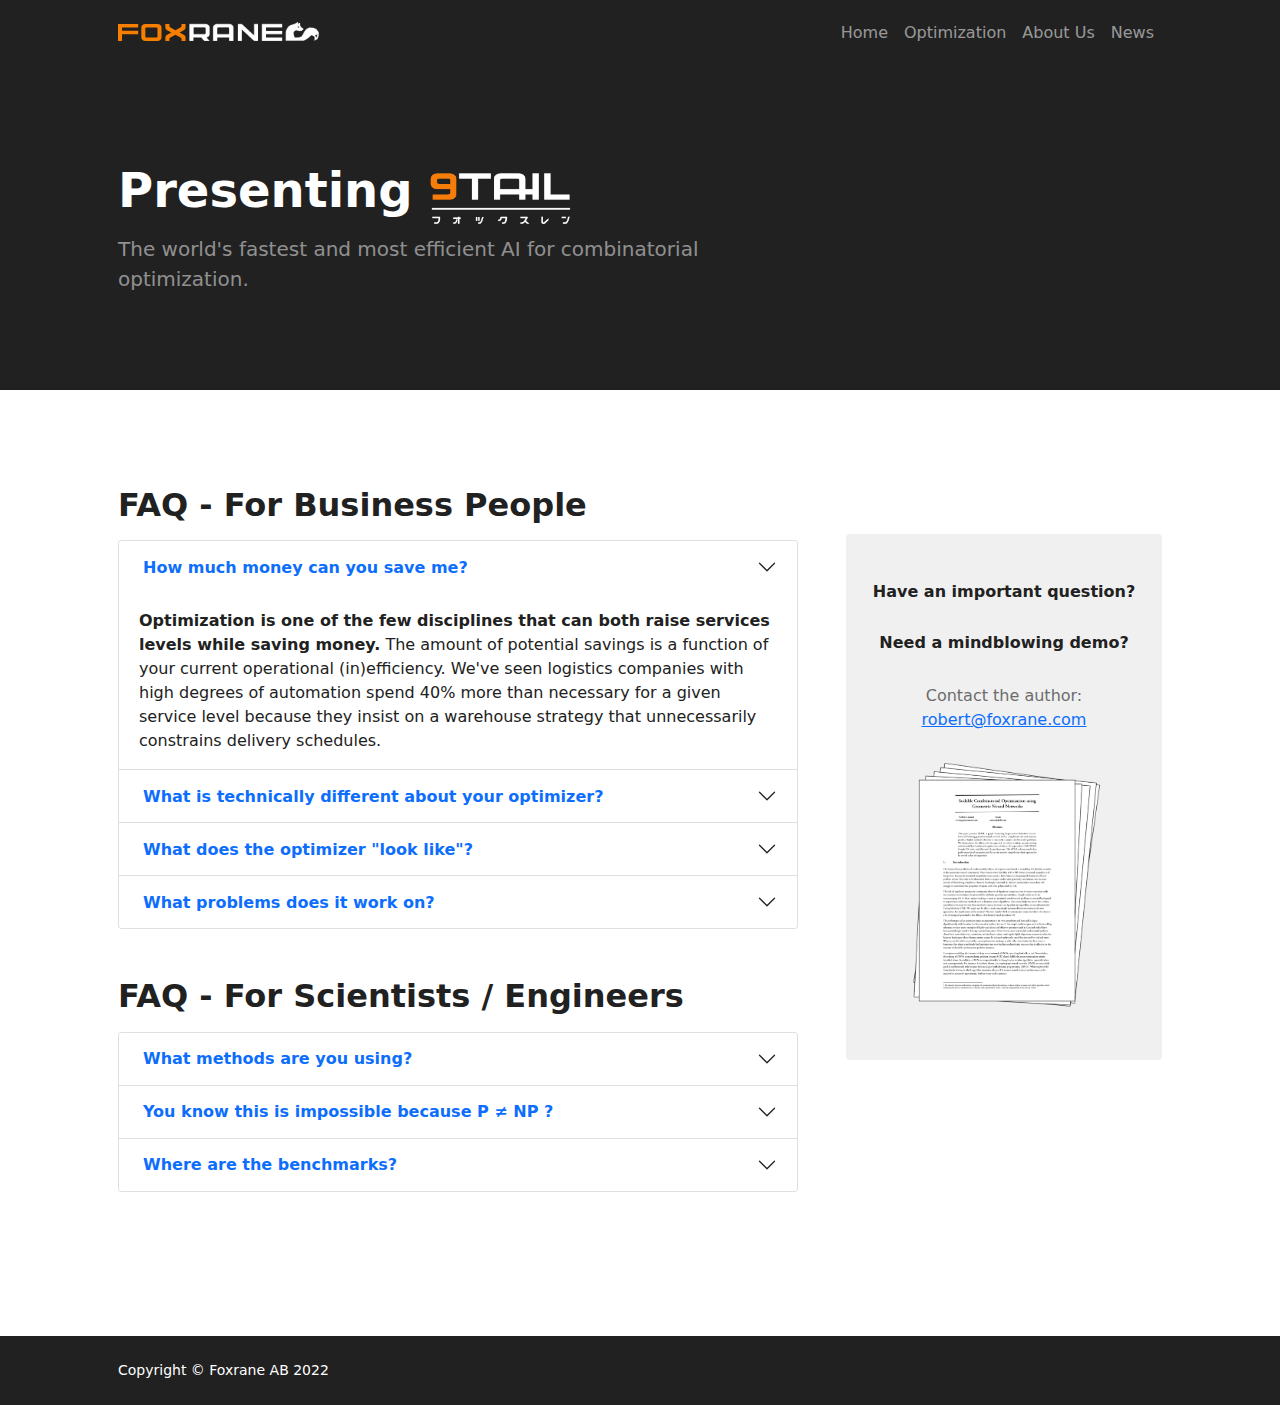
==== 9tail.html @ dc1c8c92 "Initial design" ====
<!DOCTYPE html>
<html lang="en">
    <head>
        <meta charset="utf-8" />
        <meta name="viewport" content="width=device-width, initial-scale=1, shrink-to-fit=no" />
        <meta name="description" content="" />
        <meta name="author" content="" />
        <title>Foxrane</title>
        <!-- Favicon-->
        <link rel="icon" type="image/x-icon" href="assets/favicon.png" />
        <!-- Bootstrap icons-->
        <link href="https://cdn.jsdelivr.net/npm/bootstrap-icons@1.5.0/font/bootstrap-icons.css" rel="stylesheet" />
        <!-- Core theme CSS (includes Bootstrap)-->
        <link href="css/styles.css" rel="stylesheet" />
    </head>
    <body class="d-flex flex-column h-100">
        <main class="flex-shrink-0">
            <!-- Navigation-->
            <nav class="navbar navbar-expand-lg navbar-dark bg-dark">
                <div class="container px-5">
                    <a class="navbar-brand" href="index.html">
                        <img src="assets/logo6.svg" height="40px" alt="..."/>
                    </a>
                    
                    <button class="navbar-toggler" type="button" data-bs-toggle="collapse" data-bs-target="#navbarSupportedContent" aria-controls="navbarSupportedContent" aria-expanded="false" aria-label="Toggle navigation"><span class="navbar-toggler-icon"></span></button>
                    <div class="collapse navbar-collapse" id="navbarSupportedContent">
                        <ul class="navbar-nav ms-auto mb-2 mb-lg-0">
                            <li class="nav-item"><a class="nav-link" href="index.html">Home</a></li>
                            <li class="nav-item"><a class="nav-link" href="9tail.html">Optimization</a></li>
                            <li class="nav-item"><a class="nav-link" href="about.html">About Us</a></li>
                            <li class="nav-item"><a class="nav-link" href="https://www.linkedin.com/company/37467171">News</a></li>
                        </ul>
                    </div>
                </div>
            </nav>
            <!-- Header-->
            <header class="bg-dark py-5">
                <div class="container px-5">
                    <div class="row gx-5 align-items-center justify-content-center">
                        <div class="col-lg-8 col-xl-7 col-xxl-6">
                            <div class="my-5 text-center text-xl-start">
                                <h1 class="display-5 fw-bolder text-white mb-2">Presenting <img src="assets/optimizer.png" height="64px" alt="..."/></h1>
                                <p class="lead fw-normal text-white-50 mb-4">The world's fastest and most efficient AI for combinatorial optimization.</p>
                            </div>
                        </div>
                        <div class="col-xl-5 col-xxl-6 d-none d-xl-block text-center">
                            <img class="my-5" height="0px" src="assets/whitepaper.png" alt="..." /></div>
                    </div>
                </div>
            </header>
            <!-- Page Content-->
            <section class="py-5" id="scroll-target">
                <div class="container px-5 my-5">
                    <div class="row gx-5">
                        <div class="col-xl-8">
                            <!-- FAQ Accordion 1-->
                            <h2 class="fw-bolder mb-3">FAQ - For Business People</h2>
                            <div class="accordion mb-5" id="accordionExample">
                                <!-- One -->
                                <div class="accordion-item">
                                    <h3 class="accordion-header" id="headingOne">
                                        <button class="accordion-button collapsed" type="button" data-bs-toggle="collapse" data-bs-target="#collapseOne" aria-expanded="true" aria-controls="collapseOne">
                                            <span class="fw-bold text-primary mx-1">How much money can you save me?</span>
                                        </button>
                                    </h3>
                                    <div class="accordion-collapse collapse show" id="collapseOne" aria-labelledby="headingOne" data-bs-parent="#accordionExample">
                                        <div class="accordion-body">
                                            <strong>Optimization is one of the few disciplines that can both raise services levels while saving money.</strong>
                                            The amount of potential savings is a function of your current operational (in)efficiency. 
                                            We've seen logistics companies with high degrees of automation spend 40% more than necessary for a given service level because they insist on a warehouse strategy that unnecessarily constrains delivery schedules.
                                        </div>
                                    </div>
                                </div>
                                <!-- Two -->
                                <div class="accordion-item">
                                    <h3 class="accordion-header" id="headingTwo">
                                        <button class="accordion-button collapsed" type="button" data-bs-toggle="collapse" data-bs-target="#collapseTwo" aria-expanded="false" aria-controls="collapseTwo">
                                            <span class="fw-bold text-primary mx-1">What is technically different about your optimizer?</span>
                                        </button>
                                    </h3>
                                    <div class="accordion-collapse collapse" id="collapseTwo" aria-labelledby="headingTwo" data-bs-parent="#accordionExample">
                                        <div class="accordion-body">
                                            <strong>We don't consider the type of optimizers built into ERP systems to be in the same ballpark.</strong>
                                            If you're serious about rationalizing operational costs then you presumably have operations researchers working with industry leading tools such as IBM CP Optimizer or even developing in-house optimizers.
                                            Compared to these legacy approaches, our AI is faster, less expensive to run, more flexible, and has unique capabilities such as multi-objective optimization.
                                        </div>
                                    </div>
                                </div>
                                <!-- Three -->
                                <div class="accordion-item">
                                    <h3 class="accordion-header" id="headingThree">
                                        <button class="accordion-button collapsed" type="button" data-bs-toggle="collapse" data-bs-target="#collapseThree" aria-expanded="false" aria-controls="collapseThree">
                                            <span class="fw-bold text-primary mx-1">What does the optimizer "look like"?</span>
                                        </button>
                                    </h3>
                                    <div class="accordion-collapse collapse" id="collapseThree" aria-labelledby="headingThree" data-bs-parent="#accordionExample">
                                        <div class="accordion-body">
                                            <strong>Currently the optimizer is a command-line tool with no graphical user interface.</strong>
                                            If this is prohibitive and your company does not employ programmers, we might be able to assist with things like coding a plugin for Autodesk, a warehouse management system, or an HR tool. Please contact us for availability.
                                        </div>
                                    </div>
                                </div>
                                <!-- Four -->
                                <div class="accordion-item">
                                    <h3 class="accordion-header" id="headingFour">
                                        <button class="accordion-button collapsed" type="button" data-bs-toggle="collapse" data-bs-target="#collapseFour" aria-expanded="false" aria-controls="collapseFour">
                                            <span class="fw-bold text-primary mx-1">What problems does it work on?</span>
                                        </button>
                                    </h3>
                                    <div class="accordion-collapse collapse" id="collapseFour" aria-labelledby="headingFour" data-bs-parent="#accordionExample">
                                        <div class="accordion-body">
                                            <strong>In simple terms, problems where you can make discrete choices.</strong>
                                            For example, ideal problems involve choosing what customers to deliver to, personell to schedule, or machine to use. Examples of non-ideal problems involve "smooth" choices such as how much to adjust prices or where to cut a piece of wood.
                                            Nevertheless, even these problems can sometimes be discretized or reformulated into something graph-like that our optimizer can work with.
                                        </div>
                                    </div>
                                </div>
                            </div>
                            <!-- FAQ Accordion 2-->
                            <h2 class="fw-bolder mb-3">FAQ - For Scientists / Engineers</h2>
                            <div class="accordion mb-5" id="accordionExample2">
                                <!-- One -->
                                <div class="accordion-item">
                                    <h3 class="accordion-header" id="headingFive">
                                        <button class="accordion-button collapsed" type="button" data-bs-toggle="collapse" data-bs-target="#collapseFive" aria-expanded="false" aria-controls="collapseFive">
                                            <span class="fw-bold text-primary mx-1">What methods are you using?</span>
                                        </button>
                                    </h3>
                                    <div class="accordion-collapse collapse" id="collapseFive" aria-labelledby="headingFive" data-bs-parent="#accordionExample2">
                                        <div class="accordion-body">
                                            <strong>9TAIL is a geometric transformer DNN written in the Julia language.</strong>
                                            The solution begins its optimization procedure by reducing the problem into a mutable decision tree (graph).
                                            Using linear time and memory it traverses the data structure autoregressively using Monte-Carlo evaluation guided by a value network trained to predict optimality and conditioned on multi-objective priorities.
                                            The model works well on multiple combinatorial problem classes, not just ones that are visually graph-like, and also benefits from transfer learning.
                                        </div>
                                    </div>
                                </div>
                                <!-- Three -->
                                <div class="accordion-item">
                                    <h3 class="accordion-header" id="headingSeven">
                                        <button class="accordion-button collapsed" type="button" data-bs-toggle="collapse" data-bs-target="#collapseSeven" aria-expanded="false" aria-controls="collapseSeven">
                                            <span class="fw-bold text-primary mx-1">You know this is impossible because P ≠ NP ?</span>
                                        </button>
                                    </h3>
                                    <div class="accordion-collapse collapse" id="collapseSeven" aria-labelledby="headingSeven" data-bs-parent="#accordionExample2">
                                        <div class="accordion-body">
                                            <strong>Strictly speaking, P vs NP is still conjecture</strong>
                                            , not that it has much bearing on how things actually work.
                                            The simplex method is effective precisely because in practice the distribution of problem-instance complexity is highly non-uniform <a href="https://arxiv.org/abs/cs/0111050">[Spielman]</a>.
                                            The main issue is that although real-world objective functions are highly compressible, the distance metric of their degenerate nonconvex landscapes is practically impossible to deduce analytically, much less intuited through trial and error.
                                            This is where ML provides a solution, because training a neural network is in essence a homotopy that aligns a uniformly bad optimizer (i.e. randiomly initialized) into one with an algorithmic structure that is effective on the majority of desirable combinatorial problem instances - 
                                            or as <a href="https://ieeexplore.ieee.org/document/585893">[Wolpert]</a> might describe it, with a large inner product. Ultimately, you can't really argue with our benchmarks, so there's that as well.
                                            
                                        </div>
                                    </div>
                                </div>
                                <!-- Four -->
                                <div class="accordion-item">
                                    <h3 class="accordion-header" id="headingEight">
                                        <button class="accordion-button collapsed" type="button" data-bs-toggle="collapse" data-bs-target="#collapseEight" aria-expanded="false" aria-controls="collapseEight">
                                            <span class="fw-bold text-primary mx-1">Where are the benchmarks?</span>
                                        </button>
                                    </h3>
                                    <div class="accordion-collapse collapse" id="collapseEight" aria-labelledby="headingEight" data-bs-parent="#accordionExample2">
                                        <div class="accordion-body">
                                            <strong>Contact us for results in business applications!</strong>
                                            For scientific results, the only thing worth showing are comprehensive and structured ablation tests across numerous problem classes, 
                                            all of which are absurdly boring and time-consuming to set up correctly.
                                            Whereas professors offload this stuff to grad-students, I simply haven't taken the time to do the requisite work.
                                            Perhaps in 2022 I'll get around to publishing results, maybe together with some collaborators, or perhaps not.</br>
                                            If you're salty about it then give yourself a pat on the back! <3
                                        </div>
                                    </div>
                                </div>
                            </div>
                        </div>
                        <div class="col-xl-4">
                            <div class="card border-0 bg-light mt-xl-5">
                                <div class="card-body p-4 py-lg-5">
                                    <div class="d-flex align-items-center justify-content-center">
                                        <div class="text-center">
                                            <div class="h6 fw-bolder"> Have an important question?</div> <br/>
                                            <div class="h6 fw-bolder"> Need a mindblowing demo?</div><br/>

                                            <p class="text-muted mb-4">
                                                Contact the author:
                                                <br />
                                                <a href="#!">robert@foxrane.com</a>
                                            </p>
                                            <img src="assets/whitepaper.png" height="256px" alt="..."/>
                                        </div>
                                    </div>
                                </div>
                            </div>
                        </div>
                    </div>
                </div>
            </section>

        </main>
        <!-- Footer-->
        <footer class="bg-dark py-4 mt-auto">
            <div class="container px-5">
                <div class="row align-items-center justify-content-between flex-column flex-sm-row">
                    <div class="col-auto"><div class="small m-0 text-white">Copyright &copy; Foxrane AB 2022</div></div>
                </div>
            </div>
        </footer>
        <!-- Bootstrap core JS-->
        <script src="https://cdn.jsdelivr.net/npm/bootstrap@5.1.3/dist/js/bootstrap.bundle.min.js"></script>
        <!-- Core theme JS-->
        <script src="js/scripts.js"></script>
    </body>
</html>
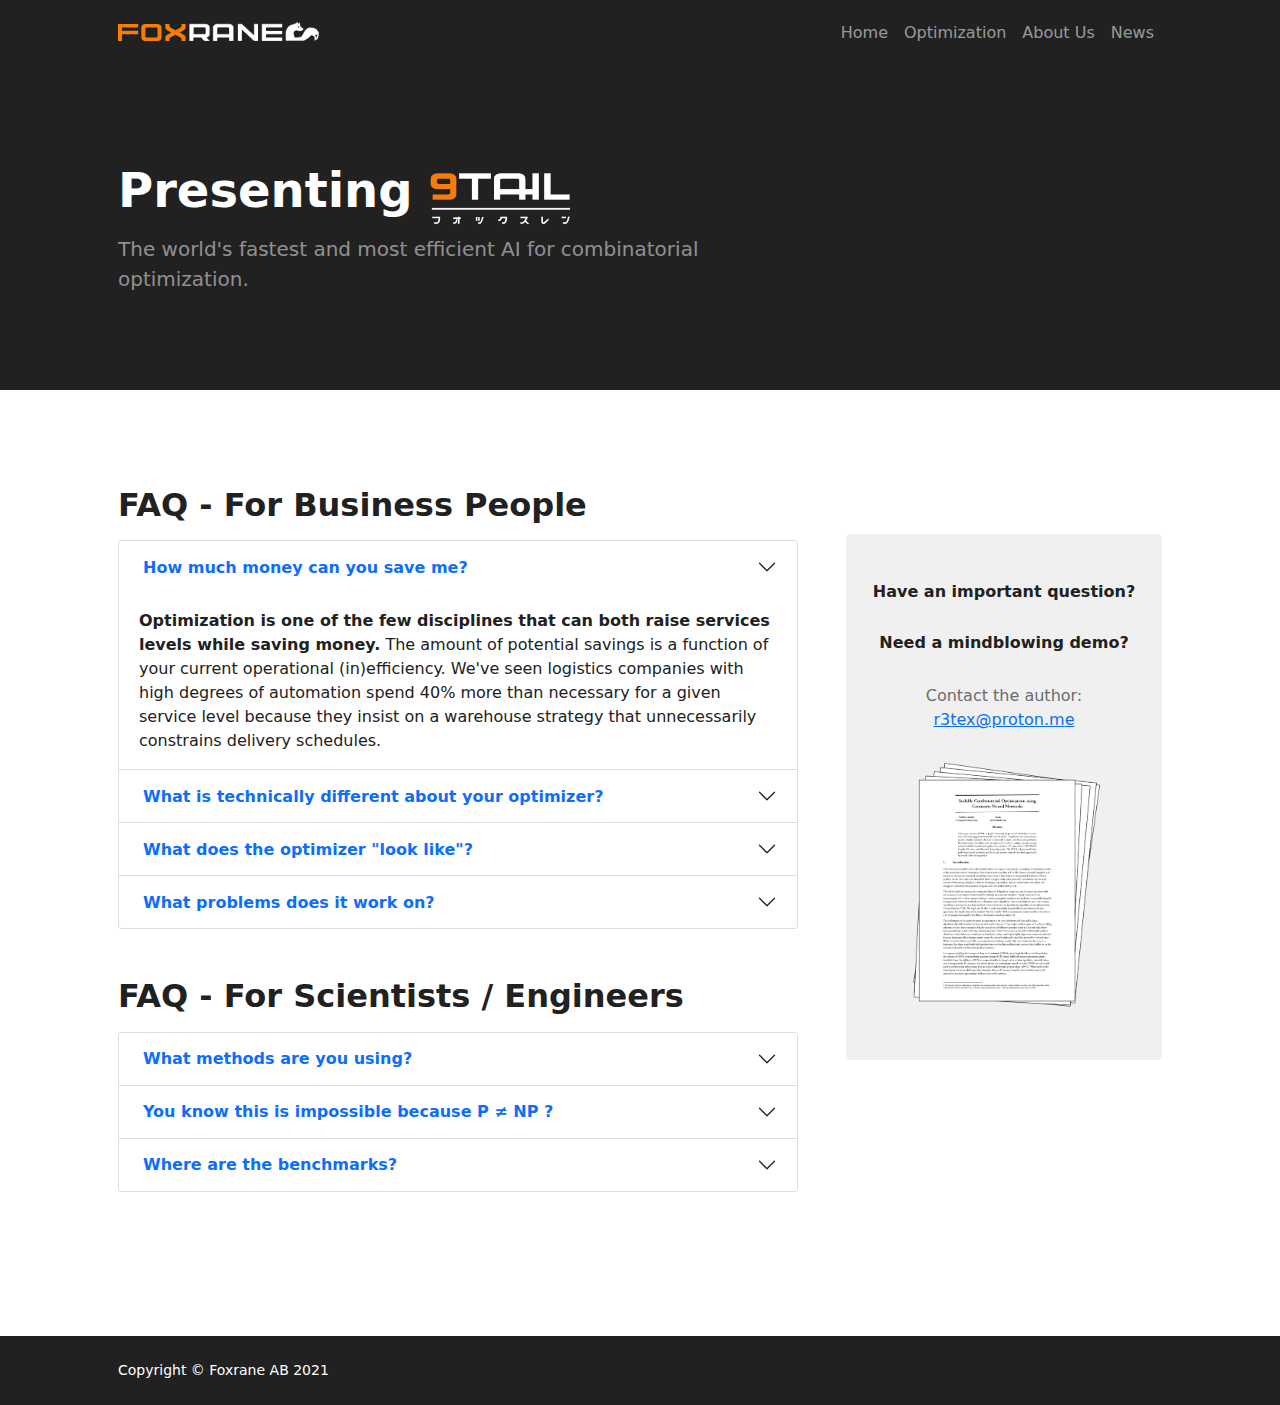
==== commit 40076e9e: "Update 9tail.html" ====
--- a/9tail.html
+++ b/9tail.html
@@ -129,9 +129,9 @@
                                     <div class="accordion-collapse collapse" id="collapseFive" aria-labelledby="headingFive" data-bs-parent="#accordionExample2">
                                         <div class="accordion-body">
                                             <strong>9TAIL is a geometric transformer DNN written in the Julia language.</strong>
-                                            The solution begins its optimization procedure by reducing the problem into a mutable decision tree (graph).
-                                            Using linear time and memory it traverses the data structure autoregressively using Monte-Carlo evaluation guided by a value network trained to predict optimality and conditioned on multi-objective priorities.
-                                            The model works well on multiple combinatorial problem classes, not just ones that are visually graph-like, and also benefits from transfer learning.
+                                            The solution begins its optimization procedure by reducing the problem into a mutable decision tree.
+                                            Using linear time and memory it traverses the directed graph autoregressively guided by it's multi-objective conditioning.
+                                            The model works well on multiple combinatorial problem classes, not just ones that are visually graph-like.
                                         </div>
                                     </div>
                                 </div>
@@ -185,7 +185,7 @@
                                             <p class="text-muted mb-4">
                                                 Contact the author:
                                                 <br />
-                                                <a href="#!">robert@foxrane.com</a>
+                                                <a href="#!">r3tex@proton.me</a>
                                             </p>
                                             <img src="assets/whitepaper.png" height="256px" alt="..."/>
                                         </div>
@@ -202,7 +202,7 @@
         <footer class="bg-dark py-4 mt-auto">
             <div class="container px-5">
                 <div class="row align-items-center justify-content-between flex-column flex-sm-row">
-                    <div class="col-auto"><div class="small m-0 text-white">Copyright &copy; Foxrane AB 2022</div></div>
+                    <div class="col-auto"><div class="small m-0 text-white">Copyright &copy; Foxrane AB 2021</div></div>
                 </div>
             </div>
         </footer>
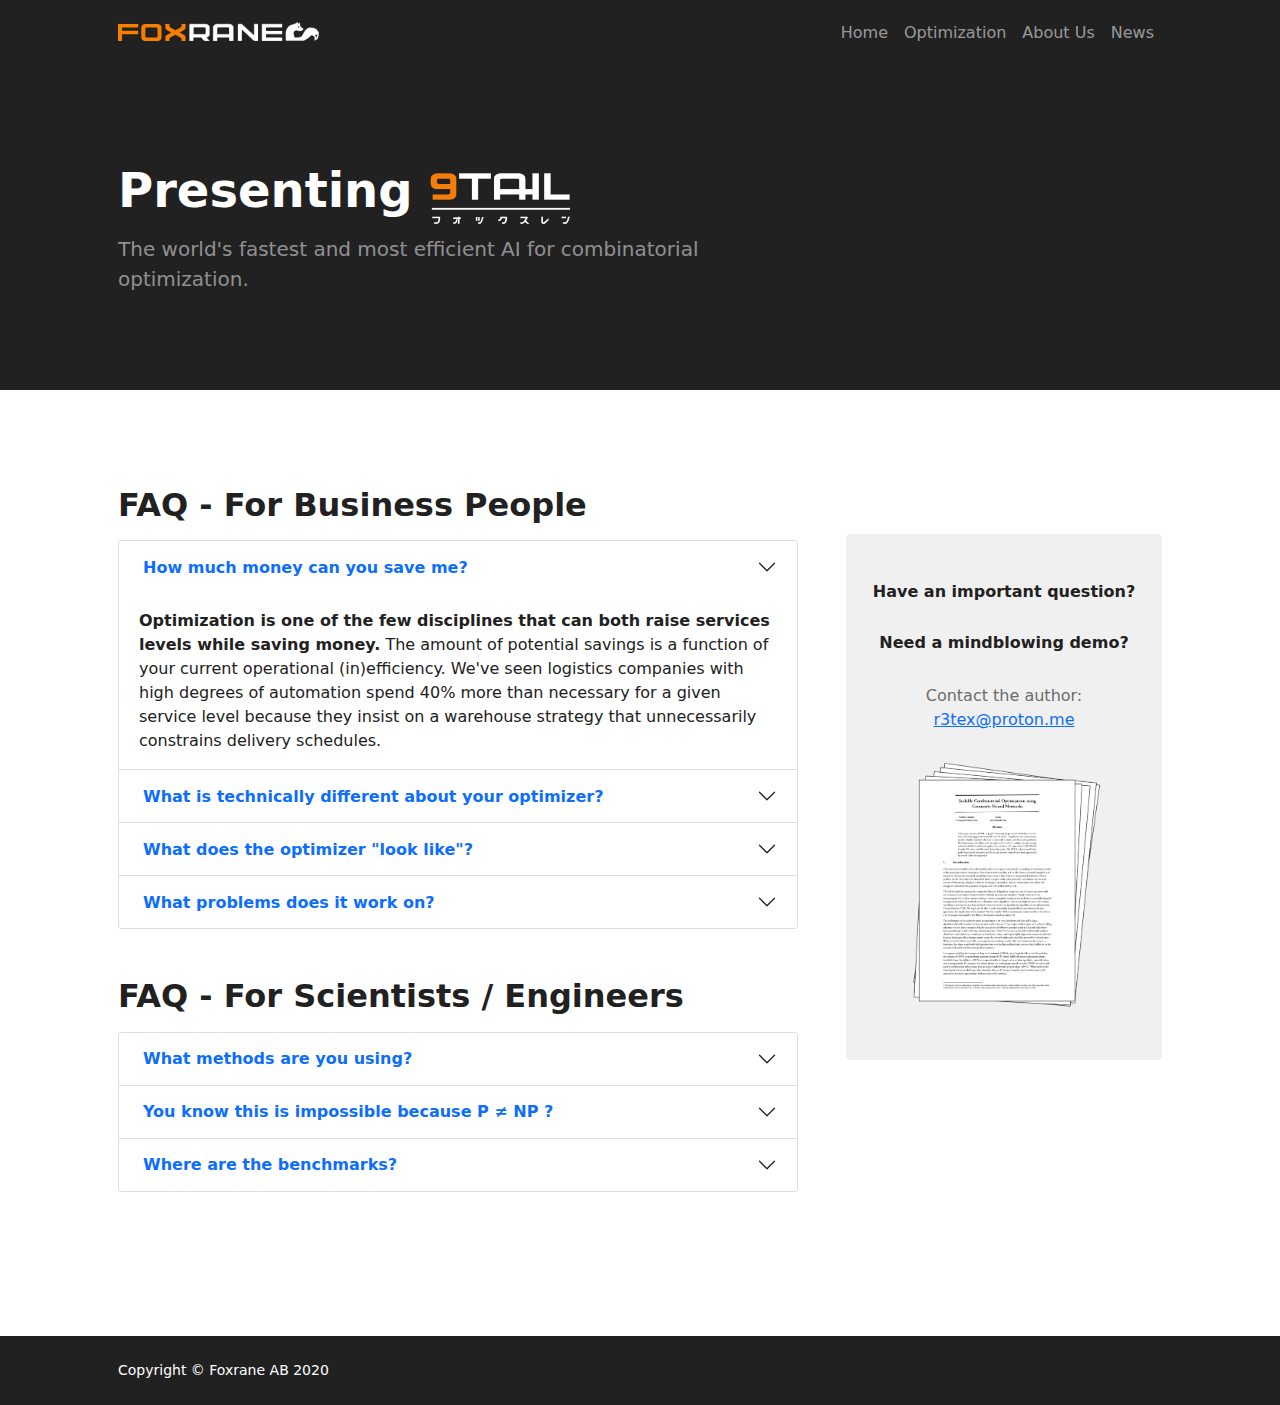
==== commit 21fa3d09: "Update 9tail.html" ====
--- a/9tail.html
+++ b/9tail.html
@@ -202,7 +202,7 @@
         <footer class="bg-dark py-4 mt-auto">
             <div class="container px-5">
                 <div class="row align-items-center justify-content-between flex-column flex-sm-row">
-                    <div class="col-auto"><div class="small m-0 text-white">Copyright &copy; Foxrane AB 2021</div></div>
+                    <div class="col-auto"><div class="small m-0 text-white">Copyright &copy; Foxrane AB 2020</div></div>
                 </div>
             </div>
         </footer>
